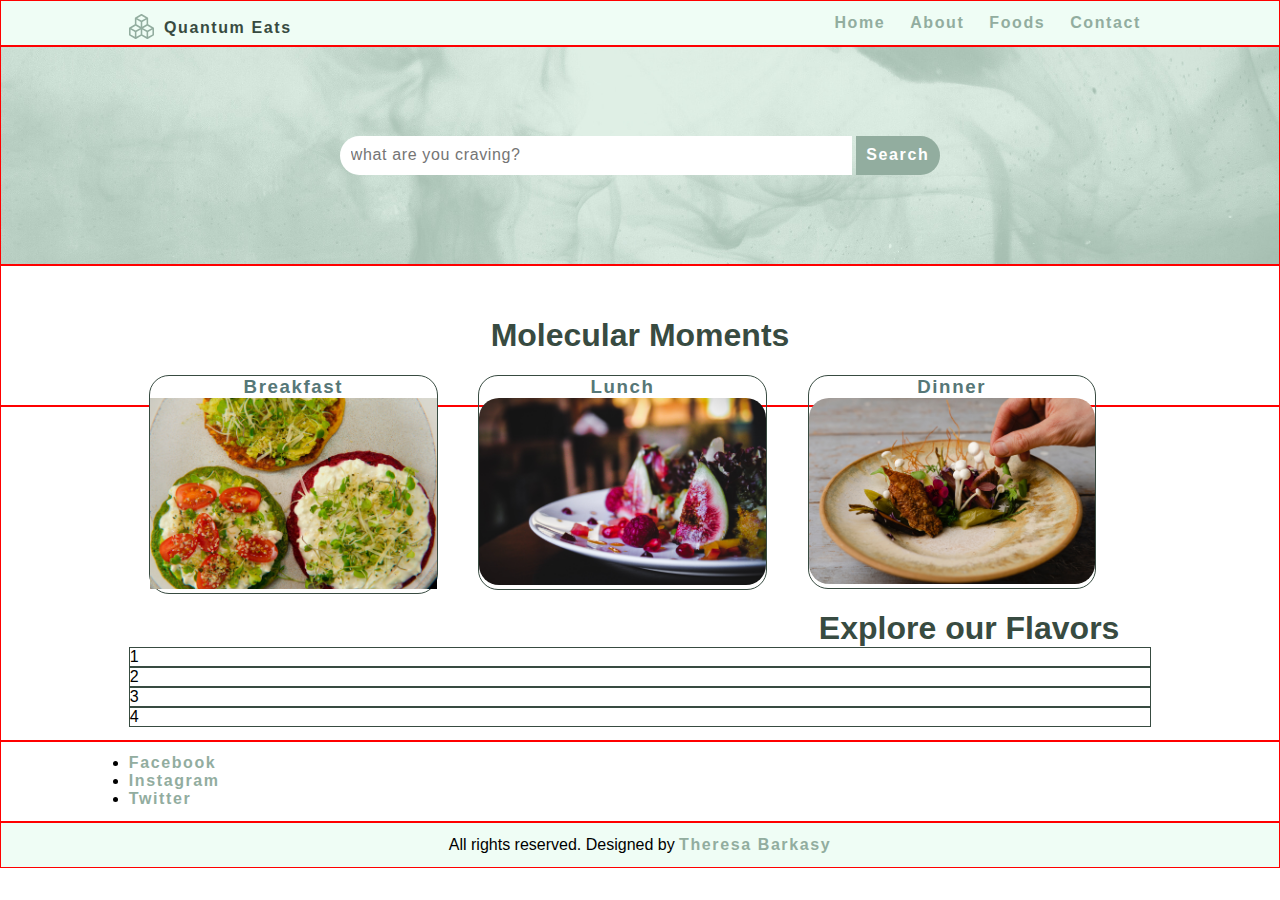
==== index.html @ 54c6bee7 "various" ====
<!DOCTYPE html>
<html lang="en">
<head>
    <meta charset="UTF-8">
    <meta name="viewport" content="width=device-width, initial-scale=1.0">
    <link rel="icon" type="image/png" href="images/boxes.svg" alt="Quantum Eats logo"/>
    <title>Quantum Eats</title>
    <link rel="stylesheet" type="text/css" href="css/styles.css"/>
</head>
<body>
    <!-- Navbar Section Start -->
    <section class="navbar">
        <div class="container">
            <div class="logo">
                <img class="navbar-logo" src="images/boxes.svg" alt="Quantum Eats logo" />
                <a class="navbar-title" href="#">Quantum Eats</a>
            </div>
            <div class="nav-menu text-right">
                <ul>
                    <li>
                        <a href="#">Home</a>
                    </li>
                    <li>
                        <a href="#">About</a>
                    </li>
                    <li>
                        <a href="#">Foods</a>
                    </li>
                    <li>
                        <a href="#">Contact</a>
                    </li>
                </ul>
            </div>
        </div>
    </section>
    <!-- Navbar End -->
    <!--  Search Start -->
    <section class="search text-center">
        <div class="container">
            <form action="">
                <input type="search" name="search" id="search" placeholder="what are you craving?">
                <input type="submit" value="Search" class="search-button button-primary button" />
            </form>
        </div>
    </section>
    <!-- Search End -->
    <!-- Categories  Start -->
    <section class="categories">
        <div class="container">
            <h2 class="section-header text-center">Molecular Moments</h2>
            <div class="row">
                <div class="catcard">
                    <h3 class="card-title">Breakfast</h3>
                    <img src="images/breakfast-card.jpg" alt="breakfast" class="img-responsive" />
                </div>
                <div class="catcard">
                    <h3 class="card-title">Lunch</h3>
                    <img src="images/lunch-card.jpg" alt="lunch" class="img-responsive cat-img" />
                </div>
                <div class="catcard">
                    <h3 class="card-title">Dinner</h3>
                    <img src="images/dinner-card.jpg" alt="dinner" class="img-responsive cat-img" />
                </div>
            </div>
        </div>
    </section>
    <!-- Categories End -->
    <!-- Menu Start -->
    <section class="menu">
        <div class="container">
            <h2 class="section-header text-center">Explore our Flavors</h2>
            <div class="menucard">
                1
            </div>
            <div class="menucard">
                2
            </div>
            <div class="menucard">
                3
            </div>
            <div class="menucard">
                4
            </div>
        </div>
    </section>
    <!-- Menu End -->
    <!-- Socials Start -->
    <section class="social-media">
        <div class="container">
            <ul>
                <li>
                    <a href="#">Facebook</a>
                </li>
                <li>
                    <a href="#">Instagram</a>
                </li>
                <li>
                    <a href="#">Twitter</a>
                </li>
            </ul>
        </div>
    </section>
    <!-- Socials End -->
    <!-- Footer Start -->
    <section class="footer">
        <div class="container">
            <p class="text-center">All rights reserved. Designed by <a href="https://www.linkedin.com/in/theresa-barkasy/">Theresa Barkasy</a></p>
        </div>
    </section>
    <!-- Footer End -->
</body>
</html>
---- css/styles.css ----
/* 
    Author: Theresa Barkasy;
    Theme: Restaurant Web Application;
    Version: 1.0;

*/
/* All CSS */
* {
    margin: 0 0;
    padding: 0 0;
    font-family: Arial, Helvetica, sans-serif;
}
.container {
    width: 80%;
    height: 100%;
    margin: 0 auto;
    padding: 1%;
}
.section-header {
    color: #384B41;
    font-size: 2rem;
}
.text-right {
    text-align: right;
}
.text-center {
    text-align: center;
}
a {
    color: #92AD9F;
    text-decoration: none;
    font-weight: bold;
    letter-spacing: .1rem;
}
a:hover {
    color: #618484;
}
.button {
    padding: 1%;
    border: none;
    font-size: 1rem;
    border-radius: 20px;
}
.button-primary {
    color: white;
    font-weight: bold;
    letter-spacing: .1rem;
    background-color: #92AD9F;
}
.button-primary:hover {
    background-color: #618484;
}
.button-primary:active {
    background-color: #567777;
}
.button:hover {
    cursor: pointer;
}
.img-responsive {
    width: 100%;
}
/* Navbar CSS */
.navbar {
    vertical-align: center;
    background: #EFFDF5;
}
.logo {
    width: 50%;
    display: flex;
    float: left;
    padding-bottom: 1%;
    /* vertical-align: top; */
}
.navbar-title {
    padding: 1%;
    color: #384B41;
    font-weight: bolder;
    letter-spacing: .1rem;
}
.navbar-logo {
    padding-right: 1%;
    padding-bottom: 1%;
    width: 25px;
    height: 25px;
    display: flex;
}
.nav-menu ul {
    list-style-type: none;
}
.nav-menu ul li {
    display: inline;
    padding: 1%;
}
/* Search CSS */
.search {
    background-image: url(../images/search-background.png);
    padding: 6% 0;
    background-size: cover;
    background-repeat: no-repeat;
    background-position: center;
}
.search-button {
    border-radius: 0 20px 20px 0;
}
.search input[type="search"]{
    width: 50%;
    padding: 1%;
    font-size: 1rem;
    border: none;
    border-radius: 20px 0 0 20px;
    letter-spacing: .04rem;
}
/* Categories CSS */
.categories {
    padding: 3% 0;
    overflow: visible;
}
.catcard {
    border: 1px solid #384B41;
    width: 28%;
    float: left;
    margin: 2%;
    border-radius: 20px;
}
.card-title {
    color: #567777;
    font-weight: bolder;
    letter-spacing: .1rem;
    text-align: center;
}
.cat-img {
    border-radius: 20px;
}
/* Menu CSS */
.menucard {
    border: 1px solid #384B41;
}
/* Socials CSS */

/* Footer CSS */
.footer {
    background: #EFFDF5;
}


/* Testing CSS */
section {
    border: 1px solid red;
}
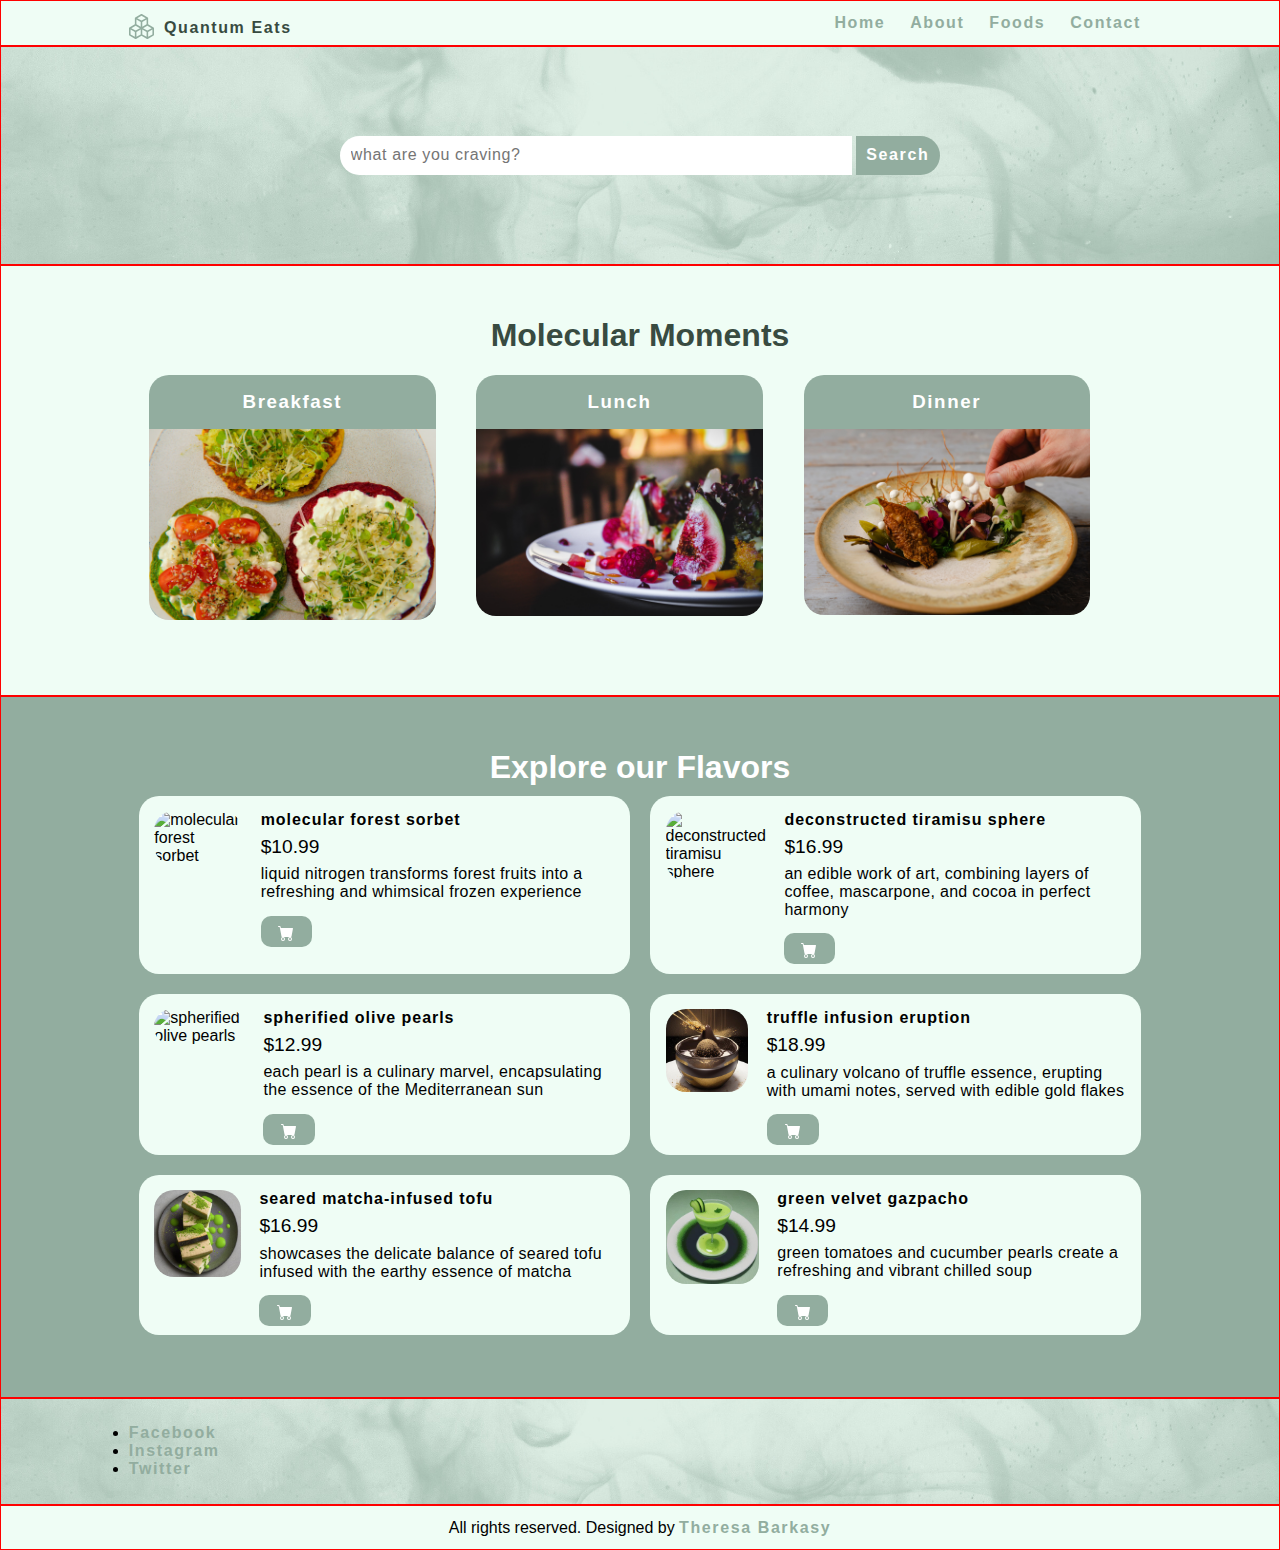
==== commit 79110c91: "menu images, prices, and descriptions complete" ====
--- a/index.html
+++ b/index.html
@@ -51,7 +51,7 @@
             <div class="row">
                 <div class="catcard">
                     <h3 class="card-title">Breakfast</h3>
-                    <img src="images/breakfast-card.jpg" alt="breakfast" class="img-responsive" />
+                    <img src="images/breakfast-card.jpg" alt="breakfast" class="img-responsive cat-img" />
                 </div>
                 <div class="catcard">
                     <h3 class="card-title">Lunch</h3>
@@ -68,18 +68,108 @@
     <!-- Menu Start -->
     <section class="menu">
         <div class="container">
-            <h2 class="section-header text-center">Explore our Flavors</h2>
-            <div class="menucard">
-                1
-            </div>
-            <div class="menucard">
-                2
-            </div>
-            <div class="menucard">
-                3
-            </div>
-            <div class="menucard">
-                4
+            <h2 class="section-header menu-header text-center">Explore our Flavors</h2>
+            <div class="row">
+                <div class="menucard">
+                    <div class="menu-img">
+                        <img src="images/molecular-forest-sorbet.jpg" alt="molecular forest sorbet" class="img-rounded">
+                    </div>
+                    <div class="menucard-right">
+                        <h4 class="menu-item">molecular forest sorbet</h4>
+                        <p class="menu-price">$10.99</p>
+                        <p class="menu-description">liquid nitrogen transforms forest fruits into a refreshing and whimsical frozen experience</p>
+                        <br />
+                        <a href="#" class="button button-primary menu-button">
+                            <svg xmlns="http://www.w3.org/2000/svg" width="16" height="16" fill="currentColor" class="bi bi-cart-fill" viewBox="0 0 16 16">
+                                <path d="M0 1.5A.5.5 0 0 1 .5 1H2a.5.5 0 0 1 .485.379L2.89 3H14.5a.5.5 0 0 1 .491.592l-1.5 8A.5.5 0 0 1 13 12H4a.5.5 0 0 1-.491-.408L2.01 3.607 1.61 2H.5a.5.5 0 0 1-.5-.5M5 12a2 2 0 1 0 0 4 2 2 0 0 0 0-4m7 0a2 2 0 1 0 0 4 2 2 0 0 0 0-4m-7 1a1 1 0 1 1 0 2 1 1 0 0 1 0-2m7 0a1 1 0 1 1 0 2 1 1 0 0 1 0-2"/>
+                              </svg>
+                        </a>
+                    </div>
+                </div>
+                <div class="menucard">
+                    <div class="menu-img">
+                        <img src="images/deconstructed-tiramisu-sphere.jpg" alt="deconstructed tiramisu sphere" class="img-rounded">
+                    </div>
+                    <div class="menucard-right">
+                        <h4 class="menu-item">deconstructed tiramisu sphere</h4>
+                        <p class="menu-price">$16.99</p>
+                        <p class="menu-description">an edible work of art, combining layers of coffee, mascarpone, and cocoa in perfect harmony</p>
+                        <br />
+                        <a href="#" class="button button-primary menu-button">
+                            <svg xmlns="http://www.w3.org/2000/svg" width="16" height="16" fill="currentColor" class="bi bi-cart-fill" viewBox="0 0 16 16">
+                                <path d="M0 1.5A.5.5 0 0 1 .5 1H2a.5.5 0 0 1 .485.379L2.89 3H14.5a.5.5 0 0 1 .491.592l-1.5 8A.5.5 0 0 1 13 12H4a.5.5 0 0 1-.491-.408L2.01 3.607 1.61 2H.5a.5.5 0 0 1-.5-.5M5 12a2 2 0 1 0 0 4 2 2 0 0 0 0-4m7 0a2 2 0 1 0 0 4 2 2 0 0 0 0-4m-7 1a1 1 0 1 1 0 2 1 1 0 0 1 0-2m7 0a1 1 0 1 1 0 2 1 1 0 0 1 0-2"/>
+                              </svg>
+                        </a>
+                    </div>
+                </div>
+            </div>
+            <div class="row">
+                <div class="menucard">
+                    <div class="menu-img">
+                        <img src="images/spherified-olive-pearls.jpg" alt="spherified olive pearls" class="img-rounded">
+                    </div>
+                    <div class="menucard-right">
+                        <h4 class="menu-item">spherified olive pearls</h4>
+                        <p class="menu-price">$12.99</p>
+                        <p class="menu-description">each pearl is a culinary marvel, encapsulating the essence of the Mediterranean sun</p>
+                        <br />
+                        <a href="#" class="button button-primary menu-button">
+                            <svg xmlns="http://www.w3.org/2000/svg" width="16" height="16" fill="currentColor" class="bi bi-cart-fill" viewBox="0 0 16 16">
+                                <path d="M0 1.5A.5.5 0 0 1 .5 1H2a.5.5 0 0 1 .485.379L2.89 3H14.5a.5.5 0 0 1 .491.592l-1.5 8A.5.5 0 0 1 13 12H4a.5.5 0 0 1-.491-.408L2.01 3.607 1.61 2H.5a.5.5 0 0 1-.5-.5M5 12a2 2 0 1 0 0 4 2 2 0 0 0 0-4m7 0a2 2 0 1 0 0 4 2 2 0 0 0 0-4m-7 1a1 1 0 1 1 0 2 1 1 0 0 1 0-2m7 0a1 1 0 1 1 0 2 1 1 0 0 1 0-2"/>
+                              </svg>
+                        </a>
+                    </div>
+                </div>
+                <div class="menucard">
+                    <div class="menu-img">
+                        <img src="images/truffle-infusion-eruption.jpg" alt="truffle infusion eruption" class="img-rounded">
+                    </div>
+                    <div class="menucard-right">
+                        <h4 class="menu-item">truffle infusion eruption</h4>
+                        <p class="menu-price">$18.99</p>
+                        <p class="menu-description">a culinary volcano of truffle essence, erupting with umami notes, served with edible gold flakes</p>
+                        <br />
+                        <a href="#" class="button button-primary menu-button">
+                            <svg xmlns="http://www.w3.org/2000/svg" width="16" height="16" fill="currentColor" class="bi bi-cart-fill" viewBox="0 0 16 16">
+                                <path d="M0 1.5A.5.5 0 0 1 .5 1H2a.5.5 0 0 1 .485.379L2.89 3H14.5a.5.5 0 0 1 .491.592l-1.5 8A.5.5 0 0 1 13 12H4a.5.5 0 0 1-.491-.408L2.01 3.607 1.61 2H.5a.5.5 0 0 1-.5-.5M5 12a2 2 0 1 0 0 4 2 2 0 0 0 0-4m7 0a2 2 0 1 0 0 4 2 2 0 0 0 0-4m-7 1a1 1 0 1 1 0 2 1 1 0 0 1 0-2m7 0a1 1 0 1 1 0 2 1 1 0 0 1 0-2"/>
+                              </svg>
+                        </a>
+                    </div>
+                </div>
+            </div>
+            <div class="row">
+                <div class="menucard">
+                    <div class="menu-img">
+                        <img src="images/seared-matcha-infused-tofu.jpg" alt="seared matcha-infused tofu" class="img-rounded">
+                    </div>
+                    <div class="menucard-right">
+                        <h4 class="menu-item">seared matcha-infused tofu</h4>
+                        <p class="menu-price">$16.99</p>
+                        <p class="menu-description">showcases the delicate balance of seared tofu infused with the earthy essence of matcha</p>
+                        <br />
+                        <a href="#" class="button button-primary menu-button">
+                            <svg xmlns="http://www.w3.org/2000/svg" width="16" height="16" fill="currentColor" class="bi bi-cart-fill" viewBox="0 0 16 16">
+                                <path d="M0 1.5A.5.5 0 0 1 .5 1H2a.5.5 0 0 1 .485.379L2.89 3H14.5a.5.5 0 0 1 .491.592l-1.5 8A.5.5 0 0 1 13 12H4a.5.5 0 0 1-.491-.408L2.01 3.607 1.61 2H.5a.5.5 0 0 1-.5-.5M5 12a2 2 0 1 0 0 4 2 2 0 0 0 0-4m7 0a2 2 0 1 0 0 4 2 2 0 0 0 0-4m-7 1a1 1 0 1 1 0 2 1 1 0 0 1 0-2m7 0a1 1 0 1 1 0 2 1 1 0 0 1 0-2"/>
+                              </svg>
+                        </a>
+                    </div>
+                </div>
+                <div class="menucard">
+                    <div class="menu-img">
+                        <img src="images/green-velvet-gazpacho.jpg" alt="green velvet gazpacho" class="img-rounded">
+                    </div>
+                    <div class="menucard-right">
+                        <h4 class="menu-item">green velvet gazpacho</h4>
+                        <p class="menu-price">$14.99</p>
+                        <p class="menu-description">green tomatoes and cucumber pearls create a refreshing and vibrant chilled soup</p>
+                        <br />
+                        <a href="#" class="button button-primary menu-button">
+                            <svg xmlns="http://www.w3.org/2000/svg" width="16" height="16" fill="currentColor" class="bi bi-cart-fill" viewBox="0 0 16 16">
+                                <path d="M0 1.5A.5.5 0 0 1 .5 1H2a.5.5 0 0 1 .485.379L2.89 3H14.5a.5.5 0 0 1 .491.592l-1.5 8A.5.5 0 0 1 13 12H4a.5.5 0 0 1-.491-.408L2.01 3.607 1.61 2H.5a.5.5 0 0 1-.5-.5M5 12a2 2 0 1 0 0 4 2 2 0 0 0 0-4m7 0a2 2 0 1 0 0 4 2 2 0 0 0 0-4m-7 1a1 1 0 1 1 0 2 1 1 0 0 1 0-2m7 0a1 1 0 1 1 0 2 1 1 0 0 1 0-2"/>
+                              </svg>
+                        </a>
+                    </div>
+                </div>
             </div>
         </div>
     </section>
--- a/css/styles.css
+++ b/css/styles.css
@@ -59,6 +59,9 @@
 .img-responsive {
     width: 100%;
 }
+.img-rounded {
+    border-radius: 20px;
+}
 /* Navbar CSS */
 .navbar {
     vertical-align: center;
@@ -90,6 +93,9 @@
 .nav-menu ul li {
     display: inline;
     padding: 1%;
+}
+.row {
+    display: flex;
 }
 /* Search CSS */
 .search {
@@ -113,30 +119,93 @@
 /* Categories CSS */
 .categories {
     padding: 3% 0;
-    overflow: visible;
+    background-color: #EFFDF5;
 }
 .catcard {
-    border: 1px solid #384B41;
+    /* border: 1px solid #384B41; */
     width: 28%;
-    float: left;
     margin: 2%;
+    max-height: 353px;
+}
+.catcard:hover{
+    cursor: pointer;
+}
+.card-title {
+    background-color: #92AD9F;
+    color: white;
+    padding: 1rem;
+    border-radius: 20px 20px 0 0;
+    font-weight: bolder;
+    letter-spacing: .1rem;
+    text-align: center;
+}
+.cat-img {
+    border-radius: 0 0 20px 20px;
+}
+img { 
+    width: 100%;
+    height: auto;
+    /* height: 250px; */
+    object-fit: cover;
+}
+/* Menu CSS */
+.menu {
+    background-color: #92AD9F;
+    padding: 3% 0;
+}
+.menu-header {
+    color: white;
+}
+.menucard {
+    /* border: 1px solid #384B41; */
+    width: 45%;
+    margin: 1%;
+    padding: 1.5%;
+    background: #EFFDF5;
     border-radius: 20px;
-}
-.card-title {
-    color: #567777;
+    display: flex;
+}
+.menu-button {
+    padding: 2% 5%;
+    border-radius: 10px;
+}
+.menu-button svg {
+    vertical-align: bottom;
+} 
+.menu-button:hover {
+    color: white;
+}
+.menu-img {
+    width: 35%; 
+}
+
+.menu-img img {
+    object-fit: cover;
+}
+.menucard-right {
+    /* width: 60%; */
+    padding-left: 4%;
+}
+.menu-item {
+    letter-spacing: .06rem;
     font-weight: bolder;
-    letter-spacing: .1rem;
-    text-align: center;
-}
-.cat-img {
-    border-radius: 20px;
-}
-/* Menu CSS */
-.menucard {
-    border: 1px solid #384B41;
+}
+.menu-price {
+    font-size: 1.2rem;
+    margin: 2% 0;
+}
+.menu-description {
+    letter-spacing: .02rem;
+    padding-bottom: 1%;
 }
 /* Socials CSS */
-
+.social-media {
+    background-image: url(../images/search-background.png);
+    padding: 1% 0;
+    background-size: cover;
+    background-repeat: no-repeat;
+    background-position: center;
+}
 /* Footer CSS */
 .footer {
     background: #EFFDF5;
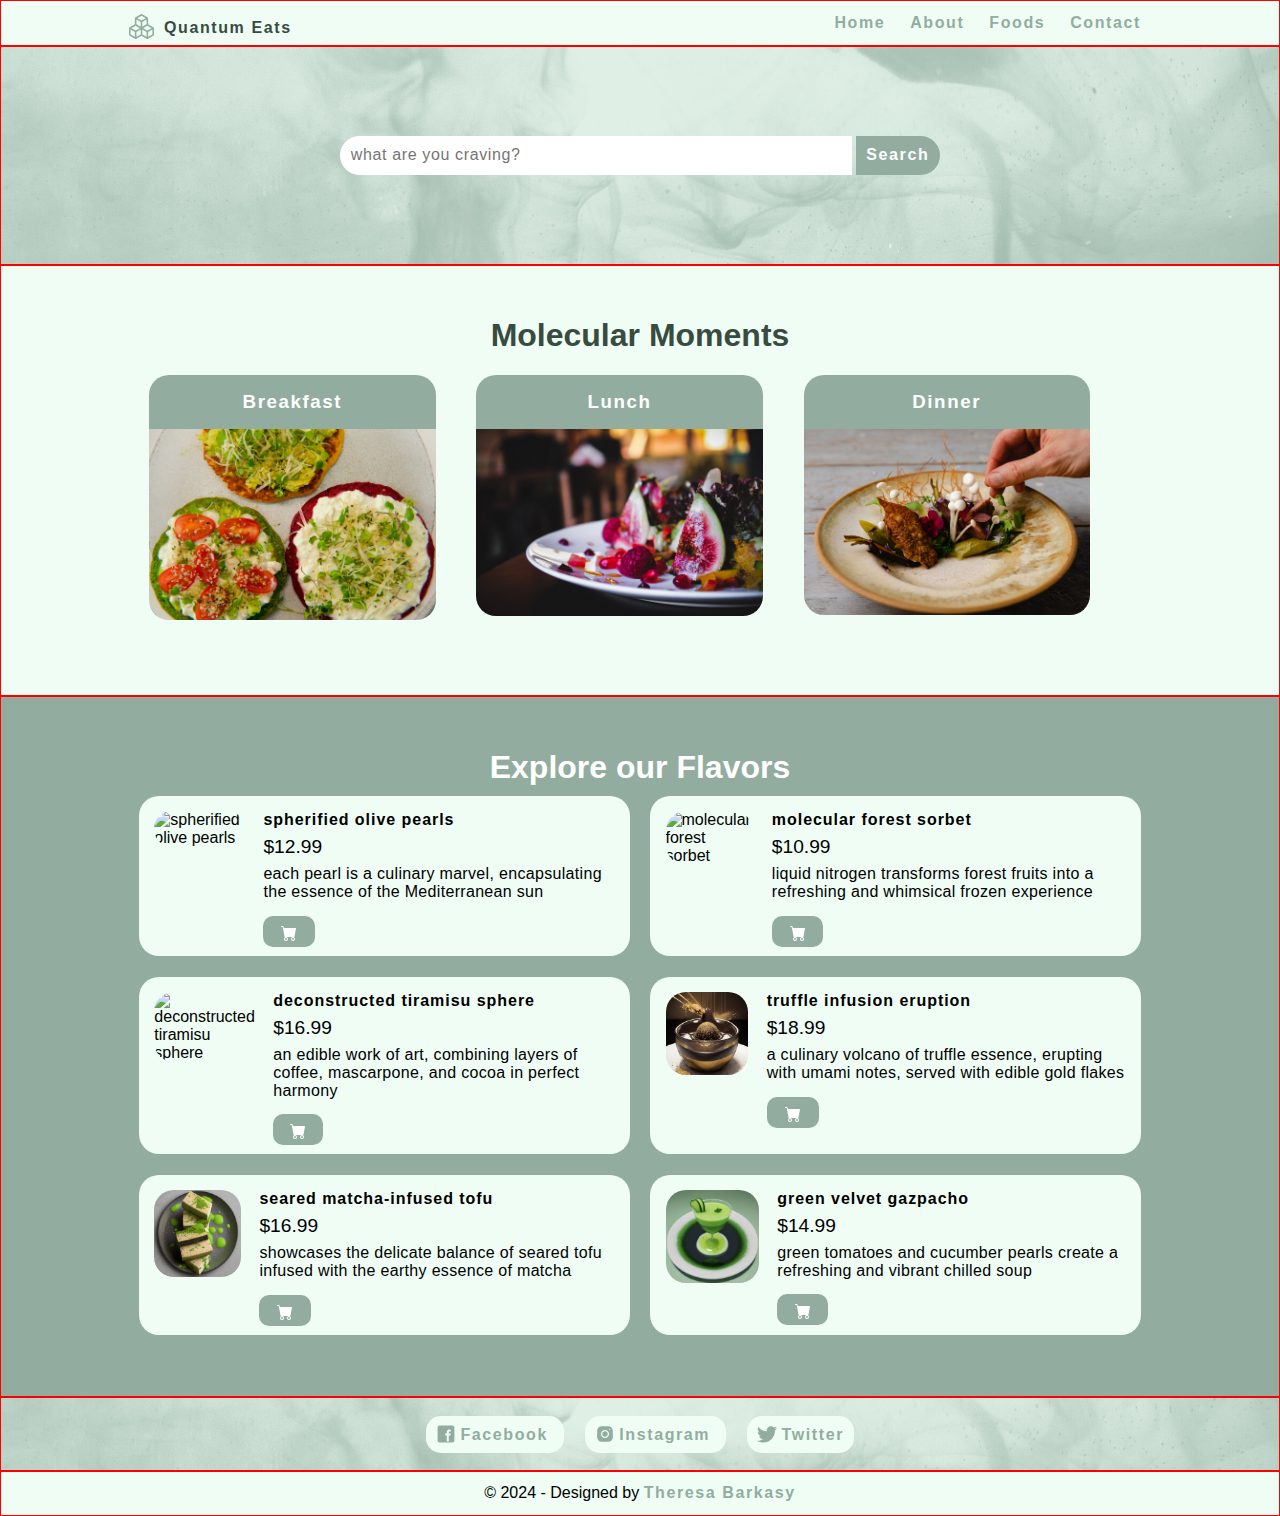
==== commit ccd7d7a4: "social icons done" ====
--- a/index.html
+++ b/index.html
@@ -72,6 +72,22 @@
             <div class="row">
                 <div class="menucard">
                     <div class="menu-img">
+                        <img src="images/spherified-olive-pearls.jpg" alt="spherified olive pearls" class="img-rounded">
+                    </div>
+                    <div class="menucard-right">
+                        <h4 class="menu-item">spherified olive pearls</h4>
+                        <p class="menu-price">$12.99</p>
+                        <p class="menu-description">each pearl is a culinary marvel, encapsulating the essence of the Mediterranean sun</p>
+                        <br />
+                        <a href="#" class="button button-primary menu-button">
+                            <svg xmlns="http://www.w3.org/2000/svg" width="16" height="16" fill="currentColor" class="bi bi-cart-fill" viewBox="0 0 16 16">
+                                <path d="M0 1.5A.5.5 0 0 1 .5 1H2a.5.5 0 0 1 .485.379L2.89 3H14.5a.5.5 0 0 1 .491.592l-1.5 8A.5.5 0 0 1 13 12H4a.5.5 0 0 1-.491-.408L2.01 3.607 1.61 2H.5a.5.5 0 0 1-.5-.5M5 12a2 2 0 1 0 0 4 2 2 0 0 0 0-4m7 0a2 2 0 1 0 0 4 2 2 0 0 0 0-4m-7 1a1 1 0 1 1 0 2 1 1 0 0 1 0-2m7 0a1 1 0 1 1 0 2 1 1 0 0 1 0-2"/>
+                              </svg>
+                        </a>
+                    </div>
+                </div>
+                <div class="menucard">
+                    <div class="menu-img">
                         <img src="images/molecular-forest-sorbet.jpg" alt="molecular forest sorbet" class="img-rounded">
                     </div>
                     <div class="menucard-right">
@@ -86,6 +102,8 @@
                         </a>
                     </div>
                 </div>
+            </div>
+            <div class="row">
                 <div class="menucard">
                     <div class="menu-img">
                         <img src="images/deconstructed-tiramisu-sphere.jpg" alt="deconstructed tiramisu sphere" class="img-rounded">
@@ -102,24 +120,6 @@
                         </a>
                     </div>
                 </div>
-            </div>
-            <div class="row">
-                <div class="menucard">
-                    <div class="menu-img">
-                        <img src="images/spherified-olive-pearls.jpg" alt="spherified olive pearls" class="img-rounded">
-                    </div>
-                    <div class="menucard-right">
-                        <h4 class="menu-item">spherified olive pearls</h4>
-                        <p class="menu-price">$12.99</p>
-                        <p class="menu-description">each pearl is a culinary marvel, encapsulating the essence of the Mediterranean sun</p>
-                        <br />
-                        <a href="#" class="button button-primary menu-button">
-                            <svg xmlns="http://www.w3.org/2000/svg" width="16" height="16" fill="currentColor" class="bi bi-cart-fill" viewBox="0 0 16 16">
-                                <path d="M0 1.5A.5.5 0 0 1 .5 1H2a.5.5 0 0 1 .485.379L2.89 3H14.5a.5.5 0 0 1 .491.592l-1.5 8A.5.5 0 0 1 13 12H4a.5.5 0 0 1-.491-.408L2.01 3.607 1.61 2H.5a.5.5 0 0 1-.5-.5M5 12a2 2 0 1 0 0 4 2 2 0 0 0 0-4m7 0a2 2 0 1 0 0 4 2 2 0 0 0 0-4m-7 1a1 1 0 1 1 0 2 1 1 0 0 1 0-2m7 0a1 1 0 1 1 0 2 1 1 0 0 1 0-2"/>
-                              </svg>
-                        </a>
-                    </div>
-                </div>
                 <div class="menucard">
                     <div class="menu-img">
                         <img src="images/truffle-infusion-eruption.jpg" alt="truffle infusion eruption" class="img-rounded">
@@ -176,16 +176,31 @@
     <!-- Menu End -->
     <!-- Socials Start -->
     <section class="social-media">
-        <div class="container">
+        <div class="container text-center">
             <ul>
                 <li>
-                    <a href="#">Facebook</a>
+                    <svg xmlns="http://www.w3.org/2000/svg" x="0px" y="0px" width="20" height="20" viewBox="0,0,256,256">
+                        <g fill="#92ad9f" fill-rule="nonzero" stroke="none" stroke-width="1" stroke-linecap="butt" stroke-linejoin="miter" stroke-miterlimit="10" stroke-dasharray="" stroke-dashoffset="0" font-family="none" font-weight="none" font-size="none" text-anchor="none" style="mix-blend-mode: normal"><g transform="scale(5.12,5.12)"><path d="M41,4h-32c-2.76,0 -5,2.24 -5,5v32c0,2.76 2.24,5 5,5h32c2.76,0 5,-2.24 5,-5v-32c0,-2.76 -2.24,-5 -5,-5zM37,19h-2c-2.14,0 -3,0.5 -3,2v3h5l-1,5h-4v15h-5v-15h-4v-5h4v-3c0,-4 2,-7 6,-7c2.9,0 4,1 4,1z"></path></g></g>
+                    </svg>                   
+                    <a href="#">
+                        Facebook
+                    </a>
                 </li>
                 <li>
-                    <a href="#">Instagram</a>
+                    <svg xmlns="http://www.w3.org/2000/svg" x="0px" y="0px" width="20" height="20" viewBox="0,0,256,256">
+                        <g fill="#92ad9f" fill-rule="nonzero" stroke="none" stroke-width="1" stroke-linecap="butt" stroke-linejoin="miter" stroke-miterlimit="10" stroke-dasharray="" stroke-dashoffset="0" font-family="none" font-weight="none" font-size="none" text-anchor="none" style="mix-blend-mode: normal"><g transform="scale(4,4)"><path d="M21.58008,7c-8.039,0 -14.58008,6.54494 -14.58008,14.58594v20.83203c0,8.04 6.54494,14.58203 14.58594,14.58203h20.83203c8.04,0 14.58203,-6.54494 14.58203,-14.58594v-20.83398c0,-8.039 -6.54494,-14.58008 -14.58594,-14.58008zM47,15c1.104,0 2,0.896 2,2c0,1.104 -0.896,2 -2,2c-1.104,0 -2,-0.896 -2,-2c0,-1.104 0.896,-2 2,-2zM32,19c7.17,0 13,5.83 13,13c0,7.17 -5.831,13 -13,13c-7.17,0 -13,-5.831 -13,-13c0,-7.169 5.83,-13 13,-13zM32,23c-4.971,0 -9,4.029 -9,9c0,4.971 4.029,9 9,9c4.971,0 9,-4.029 9,-9c0,-4.971 -4.029,-9 -9,-9z"></path></g></g>
+                        </svg>
+                    <a href="#">
+                        Instagram
+                    </a>
                 </li>
                 <li>
-                    <a href="#">Twitter</a>
+                    <svg xmlns="http://www.w3.org/2000/svg" x="0px" y="0px" width="20" height="20" viewBox="0,0,256,256">
+                        <g fill="#92ad9f" fill-rule="nonzero" stroke="none" stroke-width="1" stroke-linecap="butt" stroke-linejoin="miter" stroke-miterlimit="10" stroke-dasharray="" stroke-dashoffset="0" font-family="none" font-weight="none" font-size="none" text-anchor="none" style="mix-blend-mode: normal"><g transform="scale(5.12,5.12)"><path d="M50.0625,10.4375c-1.84766,0.82031 -3.82812,1.37109 -5.91016,1.62109c2.125,-1.27344 3.75781,-3.28906 4.52344,-5.6875c-1.98437,1.17578 -4.19141,2.03125 -6.53125,2.49219c-1.875,-2 -4.54687,-3.24609 -7.50391,-3.24609c-5.67969,0 -10.28516,4.60156 -10.28516,10.28125c0,0.80469 0.09375,1.58984 0.26953,2.34375c-8.54687,-0.42969 -16.12109,-4.52344 -21.19531,-10.74609c-0.88672,1.52344 -1.39062,3.28906 -1.39062,5.17187c0,3.56641 1.8125,6.71484 4.57422,8.5625c-1.6875,-0.05469 -3.27344,-0.51953 -4.66016,-1.28906c0,0.04297 0,0.08594 0,0.12891c0,4.98438 3.54688,9.13672 8.24609,10.08594c-0.85937,0.23438 -1.76953,0.35938 -2.70703,0.35938c-0.66406,0 -1.30859,-0.0625 -1.9375,-0.1875c1.3125,4.08203 5.10938,7.0625 9.60547,7.14453c-3.51562,2.75781 -7.94922,4.39844 -12.76953,4.39844c-0.83203,0 -1.64844,-0.04687 -2.44922,-0.14453c4.54687,2.92188 9.95312,4.62109 15.76172,4.62109c18.91406,0 29.25781,-15.66797 29.25781,-29.25391c0,-0.44531 -0.01172,-0.89453 -0.02734,-1.33203c2.00781,-1.44922 3.75,-3.26172 5.12891,-5.32422z"></path></g></g>
+                        </svg>
+                    <a href="#">
+                        Twitter
+                    </a>
                 </li>
             </ul>
         </div>
@@ -194,7 +209,7 @@
     <!-- Footer Start -->
     <section class="footer">
         <div class="container">
-            <p class="text-center">All rights reserved. Designed by <a href="https://www.linkedin.com/in/theresa-barkasy/">Theresa Barkasy</a></p>
+            <p class="text-center"> © 2024 - Designed by <a href="https://www.linkedin.com/in/theresa-barkasy/">Theresa Barkasy</a></p>
         </div>
     </section>
     <!-- Footer End -->
--- a/css/styles.css
+++ b/css/styles.css
@@ -206,6 +206,19 @@
     background-repeat: no-repeat;
     background-position: center;
 }
+.social-media ul {
+    list-style-type: none;
+}
+.social-media ul li {
+    display: inline;
+    padding: 1%;
+    margin: 0 1%;
+    background: #EFFDF5;
+    border-radius: 15px;
+}
+.social-media ul li svg {
+    vertical-align: bottom;
+}
 /* Footer CSS */
 .footer {
     background: #EFFDF5;
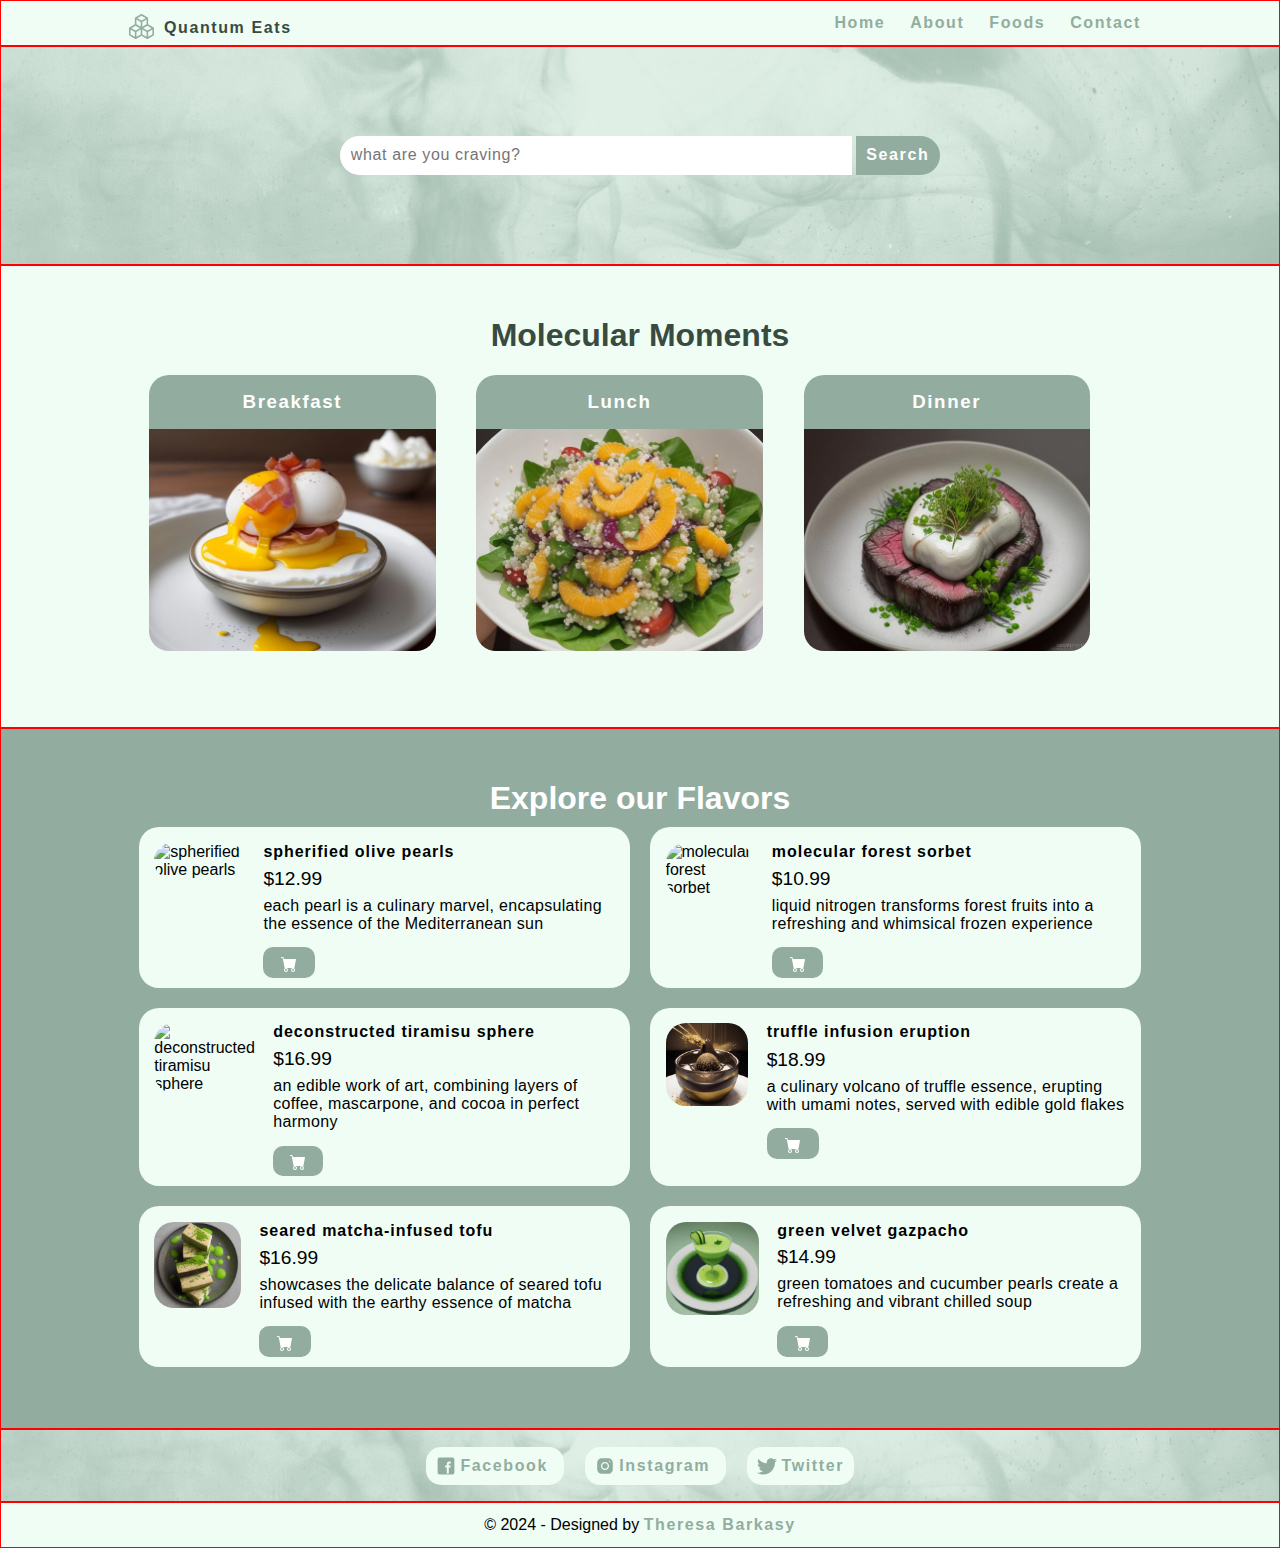
==== commit 0591e176: "category images upodated, md to reflect" ====
--- a/index.html
+++ b/index.html
@@ -51,15 +51,15 @@
             <div class="row">
                 <div class="catcard">
                     <h3 class="card-title">Breakfast</h3>
-                    <img src="images/breakfast-card.jpg" alt="breakfast" class="img-responsive cat-img" />
+                    <img src="images/molecular-benedict-spheres.jpg" alt="breakfast" class="img-responsive cat-img" />
                 </div>
                 <div class="catcard">
                     <h3 class="card-title">Lunch</h3>
-                    <img src="images/lunch-card.jpg" alt="lunch" class="img-responsive cat-img" />
+                    <img src="images/quinoa-fusion-salad-cloud.jpg" alt="lunch" class="img-responsive cat-img" />
                 </div>
                 <div class="catcard">
                     <h3 class="card-title">Dinner</h3>
-                    <img src="images/dinner-card.jpg" alt="dinner" class="img-responsive cat-img" />
+                    <img src="images/galactic-gourmet-steak.jpg" alt="dinner" class="img-responsive cat-img" />
                 </div>
             </div>
         </div>
--- a/css/styles.css
+++ b/css/styles.css
@@ -141,6 +141,7 @@
 }
 .cat-img {
     border-radius: 0 0 20px 20px;
+    max-height: 280px;
 }
 img { 
     width: 100%;
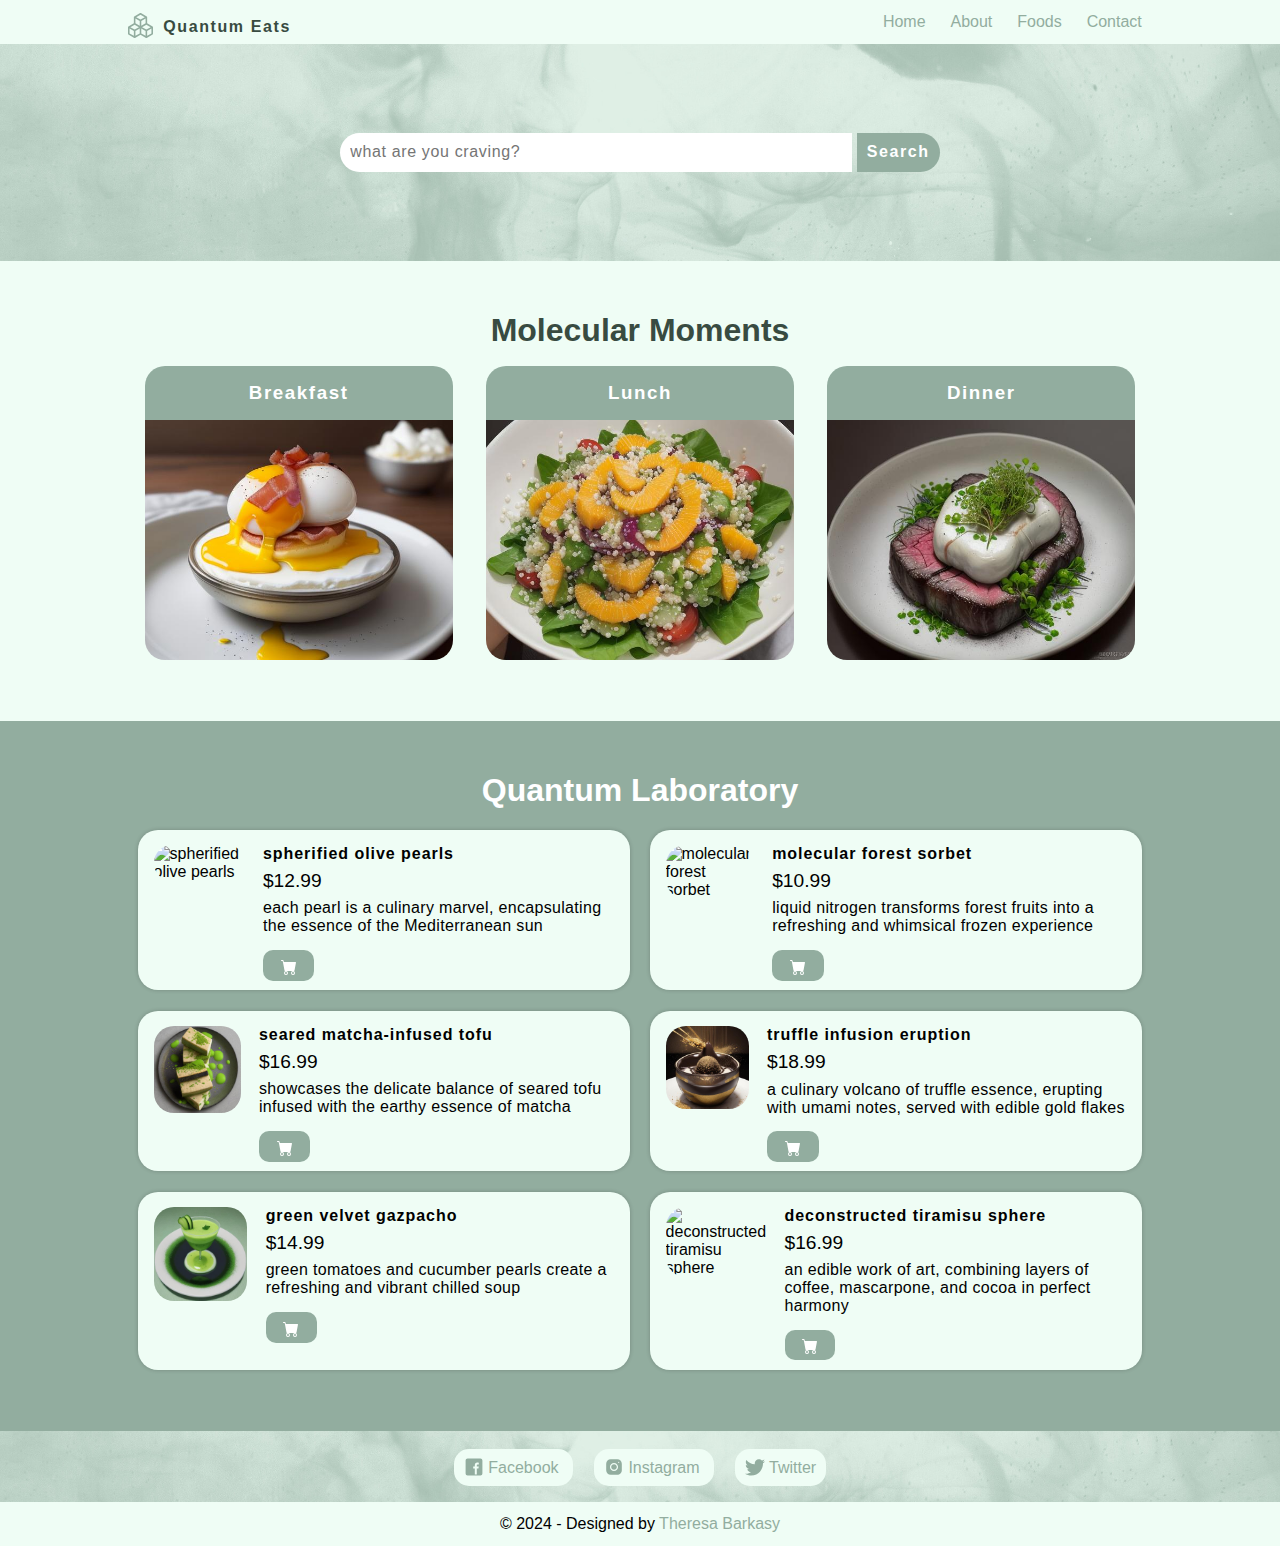
==== commit 4566b404: "shadow css to menu" ====
--- a/index.html
+++ b/index.html
@@ -18,16 +18,16 @@
             <div class="nav-menu text-right">
                 <ul>
                     <li>
-                        <a href="#">Home</a>
-                    </li>
-                    <li>
-                        <a href="#">About</a>
-                    </li>
-                    <li>
-                        <a href="#">Foods</a>
-                    </li>
-                    <li>
-                        <a href="#">Contact</a>
+                        <a href="#" class="linktext">Home</a>
+                    </li>
+                    <li>
+                        <a href="#" class="linktext">About</a>
+                    </li>
+                    <li>
+                        <a href="#" class="linktext">Foods</a>
+                    </li>
+                    <li>
+                        <a href="#" class="linktext">Contact</a>
                     </li>
                 </ul>
             </div>
@@ -49,18 +49,24 @@
         <div class="container">
             <h2 class="section-header text-center">Molecular Moments</h2>
             <div class="row">
-                <div class="catcard">
-                    <h3 class="card-title">Breakfast</h3>
-                    <img src="images/molecular-benedict-spheres.jpg" alt="breakfast" class="img-responsive cat-img" />
-                </div>
-                <div class="catcard">
-                    <h3 class="card-title">Lunch</h3>
-                    <img src="images/quinoa-fusion-salad-cloud.jpg" alt="lunch" class="img-responsive cat-img" />
-                </div>
-                <div class="catcard">
-                    <h3 class="card-title">Dinner</h3>
-                    <img src="images/galactic-gourmet-steak.jpg" alt="dinner" class="img-responsive cat-img" />
-                </div>
+                <a href="#" class="linkrow">
+                    <div class="catcard">
+                        <h3 class="card-title">Breakfast</h3>
+                        <img src="images/molecular-benedict-spheres.jpg" alt="breakfast" class="img-responsive cat-img" />
+                    </div>
+                </a>
+                <a href="#" class="linkrow" >
+                    <div class="catcard">
+                        <h3 class="card-title">Lunch</h3>
+                        <img src="images/quinoa-fusion-salad-cloud.jpg" alt="lunch" class="img-responsive cat-img" />
+                    </div>
+                </a>
+                <a href="#" class="linkrow" >
+                    <div class="catcard">
+                        <h3 class="card-title">Dinner</h3>
+                        <img src="images/galactic-gourmet-steak.jpg" alt="dinner" class="img-responsive cat-img" />
+                    </div>
+                </a>
             </div>
         </div>
     </section>
@@ -68,9 +74,9 @@
     <!-- Menu Start -->
     <section class="menu">
         <div class="container">
-            <h2 class="section-header menu-header text-center">Explore our Flavors</h2>
-            <div class="row">
-                <div class="menucard">
+            <h2 class="section-header menu-header text-center">Quantum Laboratory</h2>
+            <div class="row">
+                <div class="menucard shadow">
                     <div class="menu-img">
                         <img src="images/spherified-olive-pearls.jpg" alt="spherified olive pearls" class="img-rounded">
                     </div>
@@ -79,14 +85,14 @@
                         <p class="menu-price">$12.99</p>
                         <p class="menu-description">each pearl is a culinary marvel, encapsulating the essence of the Mediterranean sun</p>
                         <br />
-                        <a href="#" class="button button-primary menu-button">
+                        <a href="#" class="button button-primary menu-button linktext">
                             <svg xmlns="http://www.w3.org/2000/svg" width="16" height="16" fill="currentColor" class="bi bi-cart-fill" viewBox="0 0 16 16">
                                 <path d="M0 1.5A.5.5 0 0 1 .5 1H2a.5.5 0 0 1 .485.379L2.89 3H14.5a.5.5 0 0 1 .491.592l-1.5 8A.5.5 0 0 1 13 12H4a.5.5 0 0 1-.491-.408L2.01 3.607 1.61 2H.5a.5.5 0 0 1-.5-.5M5 12a2 2 0 1 0 0 4 2 2 0 0 0 0-4m7 0a2 2 0 1 0 0 4 2 2 0 0 0 0-4m-7 1a1 1 0 1 1 0 2 1 1 0 0 1 0-2m7 0a1 1 0 1 1 0 2 1 1 0 0 1 0-2"/>
                               </svg>
                         </a>
                     </div>
                 </div>
-                <div class="menucard">
+                <div class="menucard shadow">
                     <div class="menu-img">
                         <img src="images/molecular-forest-sorbet.jpg" alt="molecular forest sorbet" class="img-rounded">
                     </div>
@@ -95,7 +101,7 @@
                         <p class="menu-price">$10.99</p>
                         <p class="menu-description">liquid nitrogen transforms forest fruits into a refreshing and whimsical frozen experience</p>
                         <br />
-                        <a href="#" class="button button-primary menu-button">
+                        <a href="#" class="button button-primary menu-button linktext">
                             <svg xmlns="http://www.w3.org/2000/svg" width="16" height="16" fill="currentColor" class="bi bi-cart-fill" viewBox="0 0 16 16">
                                 <path d="M0 1.5A.5.5 0 0 1 .5 1H2a.5.5 0 0 1 .485.379L2.89 3H14.5a.5.5 0 0 1 .491.592l-1.5 8A.5.5 0 0 1 13 12H4a.5.5 0 0 1-.491-.408L2.01 3.607 1.61 2H.5a.5.5 0 0 1-.5-.5M5 12a2 2 0 1 0 0 4 2 2 0 0 0 0-4m7 0a2 2 0 1 0 0 4 2 2 0 0 0 0-4m-7 1a1 1 0 1 1 0 2 1 1 0 0 1 0-2m7 0a1 1 0 1 1 0 2 1 1 0 0 1 0-2"/>
                               </svg>
@@ -104,7 +110,57 @@
                 </div>
             </div>
             <div class="row">
-                <div class="menucard">
+                <div class="menucard shadow">
+                    <div class="menu-img">
+                        <img src="images/seared-matcha-infused-tofu.jpg" alt="seared matcha-infused tofu" class="img-rounded">
+                    </div>
+                    <div class="menucard-right">
+                        <h4 class="menu-item">seared matcha-infused tofu</h4>
+                        <p class="menu-price">$16.99</p>
+                        <p class="menu-description">showcases the delicate balance of seared tofu infused with the earthy essence of matcha</p>
+                        <br />
+                        <a href="#" class="button button-primary menu-button linktext">
+                            <svg xmlns="http://www.w3.org/2000/svg" width="16" height="16" fill="currentColor" class="bi bi-cart-fill" viewBox="0 0 16 16">
+                                <path d="M0 1.5A.5.5 0 0 1 .5 1H2a.5.5 0 0 1 .485.379L2.89 3H14.5a.5.5 0 0 1 .491.592l-1.5 8A.5.5 0 0 1 13 12H4a.5.5 0 0 1-.491-.408L2.01 3.607 1.61 2H.5a.5.5 0 0 1-.5-.5M5 12a2 2 0 1 0 0 4 2 2 0 0 0 0-4m7 0a2 2 0 1 0 0 4 2 2 0 0 0 0-4m-7 1a1 1 0 1 1 0 2 1 1 0 0 1 0-2m7 0a1 1 0 1 1 0 2 1 1 0 0 1 0-2"/>
+                            </svg>
+                        </a>
+                    </div>
+                </div>
+                <div class="menucard shadow">
+                    <div class="menu-img">
+                        <img src="images/truffle-infusion-eruption.jpg" alt="truffle infusion eruption" class="img-rounded">
+                    </div>
+                    <div class="menucard-right">
+                        <h4 class="menu-item">truffle infusion eruption</h4>
+                        <p class="menu-price">$18.99</p>
+                        <p class="menu-description">a culinary volcano of truffle essence, erupting with umami notes, served with edible gold flakes</p>
+                        <br />
+                        <a href="#" class="button button-primary menu-button linktext">
+                            <svg xmlns="http://www.w3.org/2000/svg" width="16" height="16" fill="currentColor" class="bi bi-cart-fill" viewBox="0 0 16 16">
+                                <path d="M0 1.5A.5.5 0 0 1 .5 1H2a.5.5 0 0 1 .485.379L2.89 3H14.5a.5.5 0 0 1 .491.592l-1.5 8A.5.5 0 0 1 13 12H4a.5.5 0 0 1-.491-.408L2.01 3.607 1.61 2H.5a.5.5 0 0 1-.5-.5M5 12a2 2 0 1 0 0 4 2 2 0 0 0 0-4m7 0a2 2 0 1 0 0 4 2 2 0 0 0 0-4m-7 1a1 1 0 1 1 0 2 1 1 0 0 1 0-2m7 0a1 1 0 1 1 0 2 1 1 0 0 1 0-2"/>
+                            </svg>
+                        </a>
+                    </div>
+                </div>
+            </div>
+            <div class="row">
+                <div class="menucard shadow">
+                    <div class="menu-img">
+                        <img src="images/green-velvet-gazpacho.jpg" alt="green velvet gazpacho" class="img-rounded">
+                    </div>
+                    <div class="menucard-right">
+                        <h4 class="menu-item">green velvet gazpacho</h4>
+                        <p class="menu-price">$14.99</p>
+                        <p class="menu-description">green tomatoes and cucumber pearls create a refreshing and vibrant chilled soup</p>
+                        <br />
+                        <a href="#" class="button button-primary menu-button linktext">
+                            <svg xmlns="http://www.w3.org/2000/svg" width="16" height="16" fill="currentColor" class="bi bi-cart-fill" viewBox="0 0 16 16">
+                                <path d="M0 1.5A.5.5 0 0 1 .5 1H2a.5.5 0 0 1 .485.379L2.89 3H14.5a.5.5 0 0 1 .491.592l-1.5 8A.5.5 0 0 1 13 12H4a.5.5 0 0 1-.491-.408L2.01 3.607 1.61 2H.5a.5.5 0 0 1-.5-.5M5 12a2 2 0 1 0 0 4 2 2 0 0 0 0-4m7 0a2 2 0 1 0 0 4 2 2 0 0 0 0-4m-7 1a1 1 0 1 1 0 2 1 1 0 0 1 0-2m7 0a1 1 0 1 1 0 2 1 1 0 0 1 0-2"/>
+                            </svg>
+                        </a>
+                    </div>
+                </div>
+                <div class="menucard shadow">
                     <div class="menu-img">
                         <img src="images/deconstructed-tiramisu-sphere.jpg" alt="deconstructed tiramisu sphere" class="img-rounded">
                     </div>
@@ -113,57 +169,7 @@
                         <p class="menu-price">$16.99</p>
                         <p class="menu-description">an edible work of art, combining layers of coffee, mascarpone, and cocoa in perfect harmony</p>
                         <br />
-                        <a href="#" class="button button-primary menu-button">
-                            <svg xmlns="http://www.w3.org/2000/svg" width="16" height="16" fill="currentColor" class="bi bi-cart-fill" viewBox="0 0 16 16">
-                                <path d="M0 1.5A.5.5 0 0 1 .5 1H2a.5.5 0 0 1 .485.379L2.89 3H14.5a.5.5 0 0 1 .491.592l-1.5 8A.5.5 0 0 1 13 12H4a.5.5 0 0 1-.491-.408L2.01 3.607 1.61 2H.5a.5.5 0 0 1-.5-.5M5 12a2 2 0 1 0 0 4 2 2 0 0 0 0-4m7 0a2 2 0 1 0 0 4 2 2 0 0 0 0-4m-7 1a1 1 0 1 1 0 2 1 1 0 0 1 0-2m7 0a1 1 0 1 1 0 2 1 1 0 0 1 0-2"/>
-                              </svg>
-                        </a>
-                    </div>
-                </div>
-                <div class="menucard">
-                    <div class="menu-img">
-                        <img src="images/truffle-infusion-eruption.jpg" alt="truffle infusion eruption" class="img-rounded">
-                    </div>
-                    <div class="menucard-right">
-                        <h4 class="menu-item">truffle infusion eruption</h4>
-                        <p class="menu-price">$18.99</p>
-                        <p class="menu-description">a culinary volcano of truffle essence, erupting with umami notes, served with edible gold flakes</p>
-                        <br />
-                        <a href="#" class="button button-primary menu-button">
-                            <svg xmlns="http://www.w3.org/2000/svg" width="16" height="16" fill="currentColor" class="bi bi-cart-fill" viewBox="0 0 16 16">
-                                <path d="M0 1.5A.5.5 0 0 1 .5 1H2a.5.5 0 0 1 .485.379L2.89 3H14.5a.5.5 0 0 1 .491.592l-1.5 8A.5.5 0 0 1 13 12H4a.5.5 0 0 1-.491-.408L2.01 3.607 1.61 2H.5a.5.5 0 0 1-.5-.5M5 12a2 2 0 1 0 0 4 2 2 0 0 0 0-4m7 0a2 2 0 1 0 0 4 2 2 0 0 0 0-4m-7 1a1 1 0 1 1 0 2 1 1 0 0 1 0-2m7 0a1 1 0 1 1 0 2 1 1 0 0 1 0-2"/>
-                              </svg>
-                        </a>
-                    </div>
-                </div>
-            </div>
-            <div class="row">
-                <div class="menucard">
-                    <div class="menu-img">
-                        <img src="images/seared-matcha-infused-tofu.jpg" alt="seared matcha-infused tofu" class="img-rounded">
-                    </div>
-                    <div class="menucard-right">
-                        <h4 class="menu-item">seared matcha-infused tofu</h4>
-                        <p class="menu-price">$16.99</p>
-                        <p class="menu-description">showcases the delicate balance of seared tofu infused with the earthy essence of matcha</p>
-                        <br />
-                        <a href="#" class="button button-primary menu-button">
-                            <svg xmlns="http://www.w3.org/2000/svg" width="16" height="16" fill="currentColor" class="bi bi-cart-fill" viewBox="0 0 16 16">
-                                <path d="M0 1.5A.5.5 0 0 1 .5 1H2a.5.5 0 0 1 .485.379L2.89 3H14.5a.5.5 0 0 1 .491.592l-1.5 8A.5.5 0 0 1 13 12H4a.5.5 0 0 1-.491-.408L2.01 3.607 1.61 2H.5a.5.5 0 0 1-.5-.5M5 12a2 2 0 1 0 0 4 2 2 0 0 0 0-4m7 0a2 2 0 1 0 0 4 2 2 0 0 0 0-4m-7 1a1 1 0 1 1 0 2 1 1 0 0 1 0-2m7 0a1 1 0 1 1 0 2 1 1 0 0 1 0-2"/>
-                              </svg>
-                        </a>
-                    </div>
-                </div>
-                <div class="menucard">
-                    <div class="menu-img">
-                        <img src="images/green-velvet-gazpacho.jpg" alt="green velvet gazpacho" class="img-rounded">
-                    </div>
-                    <div class="menucard-right">
-                        <h4 class="menu-item">green velvet gazpacho</h4>
-                        <p class="menu-price">$14.99</p>
-                        <p class="menu-description">green tomatoes and cucumber pearls create a refreshing and vibrant chilled soup</p>
-                        <br />
-                        <a href="#" class="button button-primary menu-button">
+                        <a href="#" class="button button-primary menu-button linktext">
                             <svg xmlns="http://www.w3.org/2000/svg" width="16" height="16" fill="currentColor" class="bi bi-cart-fill" viewBox="0 0 16 16">
                                 <path d="M0 1.5A.5.5 0 0 1 .5 1H2a.5.5 0 0 1 .485.379L2.89 3H14.5a.5.5 0 0 1 .491.592l-1.5 8A.5.5 0 0 1 13 12H4a.5.5 0 0 1-.491-.408L2.01 3.607 1.61 2H.5a.5.5 0 0 1-.5-.5M5 12a2 2 0 1 0 0 4 2 2 0 0 0 0-4m7 0a2 2 0 1 0 0 4 2 2 0 0 0 0-4m-7 1a1 1 0 1 1 0 2 1 1 0 0 1 0-2m7 0a1 1 0 1 1 0 2 1 1 0 0 1 0-2"/>
                               </svg>
@@ -182,7 +188,7 @@
                     <svg xmlns="http://www.w3.org/2000/svg" x="0px" y="0px" width="20" height="20" viewBox="0,0,256,256">
                         <g fill="#92ad9f" fill-rule="nonzero" stroke="none" stroke-width="1" stroke-linecap="butt" stroke-linejoin="miter" stroke-miterlimit="10" stroke-dasharray="" stroke-dashoffset="0" font-family="none" font-weight="none" font-size="none" text-anchor="none" style="mix-blend-mode: normal"><g transform="scale(5.12,5.12)"><path d="M41,4h-32c-2.76,0 -5,2.24 -5,5v32c0,2.76 2.24,5 5,5h32c2.76,0 5,-2.24 5,-5v-32c0,-2.76 -2.24,-5 -5,-5zM37,19h-2c-2.14,0 -3,0.5 -3,2v3h5l-1,5h-4v15h-5v-15h-4v-5h4v-3c0,-4 2,-7 6,-7c2.9,0 4,1 4,1z"></path></g></g>
                     </svg>                   
-                    <a href="#">
+                    <a href="#" class="linktext">
                         Facebook
                     </a>
                 </li>
@@ -190,7 +196,7 @@
                     <svg xmlns="http://www.w3.org/2000/svg" x="0px" y="0px" width="20" height="20" viewBox="0,0,256,256">
                         <g fill="#92ad9f" fill-rule="nonzero" stroke="none" stroke-width="1" stroke-linecap="butt" stroke-linejoin="miter" stroke-miterlimit="10" stroke-dasharray="" stroke-dashoffset="0" font-family="none" font-weight="none" font-size="none" text-anchor="none" style="mix-blend-mode: normal"><g transform="scale(4,4)"><path d="M21.58008,7c-8.039,0 -14.58008,6.54494 -14.58008,14.58594v20.83203c0,8.04 6.54494,14.58203 14.58594,14.58203h20.83203c8.04,0 14.58203,-6.54494 14.58203,-14.58594v-20.83398c0,-8.039 -6.54494,-14.58008 -14.58594,-14.58008zM47,15c1.104,0 2,0.896 2,2c0,1.104 -0.896,2 -2,2c-1.104,0 -2,-0.896 -2,-2c0,-1.104 0.896,-2 2,-2zM32,19c7.17,0 13,5.83 13,13c0,7.17 -5.831,13 -13,13c-7.17,0 -13,-5.831 -13,-13c0,-7.169 5.83,-13 13,-13zM32,23c-4.971,0 -9,4.029 -9,9c0,4.971 4.029,9 9,9c4.971,0 9,-4.029 9,-9c0,-4.971 -4.029,-9 -9,-9z"></path></g></g>
                         </svg>
-                    <a href="#">
+                    <a href="#" class="linktext">
                         Instagram
                     </a>
                 </li>
@@ -198,7 +204,7 @@
                     <svg xmlns="http://www.w3.org/2000/svg" x="0px" y="0px" width="20" height="20" viewBox="0,0,256,256">
                         <g fill="#92ad9f" fill-rule="nonzero" stroke="none" stroke-width="1" stroke-linecap="butt" stroke-linejoin="miter" stroke-miterlimit="10" stroke-dasharray="" stroke-dashoffset="0" font-family="none" font-weight="none" font-size="none" text-anchor="none" style="mix-blend-mode: normal"><g transform="scale(5.12,5.12)"><path d="M50.0625,10.4375c-1.84766,0.82031 -3.82812,1.37109 -5.91016,1.62109c2.125,-1.27344 3.75781,-3.28906 4.52344,-5.6875c-1.98437,1.17578 -4.19141,2.03125 -6.53125,2.49219c-1.875,-2 -4.54687,-3.24609 -7.50391,-3.24609c-5.67969,0 -10.28516,4.60156 -10.28516,10.28125c0,0.80469 0.09375,1.58984 0.26953,2.34375c-8.54687,-0.42969 -16.12109,-4.52344 -21.19531,-10.74609c-0.88672,1.52344 -1.39062,3.28906 -1.39062,5.17187c0,3.56641 1.8125,6.71484 4.57422,8.5625c-1.6875,-0.05469 -3.27344,-0.51953 -4.66016,-1.28906c0,0.04297 0,0.08594 0,0.12891c0,4.98438 3.54688,9.13672 8.24609,10.08594c-0.85937,0.23438 -1.76953,0.35938 -2.70703,0.35938c-0.66406,0 -1.30859,-0.0625 -1.9375,-0.1875c1.3125,4.08203 5.10938,7.0625 9.60547,7.14453c-3.51562,2.75781 -7.94922,4.39844 -12.76953,4.39844c-0.83203,0 -1.64844,-0.04687 -2.44922,-0.14453c4.54687,2.92188 9.95312,4.62109 15.76172,4.62109c18.91406,0 29.25781,-15.66797 29.25781,-29.25391c0,-0.44531 -0.01172,-0.89453 -0.02734,-1.33203c2.00781,-1.44922 3.75,-3.26172 5.12891,-5.32422z"></path></g></g>
                         </svg>
-                    <a href="#">
+                    <a href="#" class="linktext">
                         Twitter
                     </a>
                 </li>
--- a/css/styles.css
+++ b/css/styles.css
@@ -10,6 +10,15 @@
     padding: 0 0;
     font-family: Arial, Helvetica, sans-serif;
 }
+h2 {
+    margin-bottom: 1%;
+}
+@media(max-width:1023px)
+{
+    h3 {
+    font-size: 3vw;
+ }
+}
 .container {
     width: 80%;
     height: 100%;
@@ -29,6 +38,8 @@
 a {
     color: #92AD9F;
     text-decoration: none;
+}
+a .linktext {
     font-weight: bold;
     letter-spacing: .1rem;
 }
@@ -56,11 +67,24 @@
 .button:hover {
     cursor: pointer;
 }
+img { 
+    width: 100%;
+    height: auto;
+    /* height: 250px; */
+    object-fit: cover;
+}
 .img-responsive {
     width: 100%;
 }
 .img-rounded {
     border-radius: 20px;
+}
+.shadow {
+    box-shadow: 0 0 .25rem rgba(0, 0, 0, 0.2);
+    transition: 0.4s ease;
+}
+.shadow:hover {
+    box-shadow: 0 0 .5rem rgba(0, 0, 0, 0.4), 0 0 .75rem rgba(0, 0, 0, 0.4), 0 0 1rem rgba(0, 0, 0, 0.4);
 }
 /* Navbar CSS */
 .navbar {
@@ -121,14 +145,15 @@
     padding: 3% 0;
     background-color: #EFFDF5;
 }
+.linkrow {
+    flex: auto;
+    margin: 0 1%;
+}
 .catcard {
-    /* border: 1px solid #384B41; */
-    width: 28%;
+    /* width: 28%; */
     margin: 2%;
-    max-height: 353px;
-}
-.catcard:hover{
-    cursor: pointer;
+    max-height: 390px;
+    border-radius: 20px 20px 20px 20px;
 }
 .card-title {
     background-color: #92AD9F;
@@ -141,12 +166,7 @@
 }
 .cat-img {
     border-radius: 0 0 20px 20px;
-    max-height: 280px;
-}
-img { 
-    width: 100%;
-    height: auto;
-    /* height: 250px; */
+    max-height: 390px;
     object-fit: cover;
 }
 /* Menu CSS */
@@ -224,9 +244,61 @@
 .footer {
     background: #EFFDF5;
 }
-
-
+/* CSS for Mobile or Small Screen */
+@media only screen and (max-width: 768px) {
+    .logo {
+        width: 50%;
+        float: none;
+        margin: 0 auto;
+        display: flex;
+        text-align: center;
+    }
+    .nav-menu {
+        text-align: center;
+    }
+    .search input[type="search"]{
+        width: 50%;
+        padding: 1.8%;
+        padding-left: 4%;
+        font-size: .75rem;
+        border: none;
+        border-radius: 20px 0 0 20px;
+        /* letter-spacing: .04rem; */
+    }
+    .categories .container {
+        width: 95%;
+    }
+    h2 {
+        font-size: x-large !important;
+    }
+    .menu .container {
+        width: 90%;
+    }
+    .menucard {
+        display: inline;
+        text-align: center; 
+        padding-bottom: 1rem;
+    }
+    .menu-img {
+        width: 95%;
+        margin: .2rem auto;
+    }
+    .menu-item {
+        font-size: large;
+        min-height: 4rem;
+    }
+    .menu-price {
+        padding-top: .1rem;
+    }
+    .menu-description {
+        /* font-size: small; */
+        display: none;;
+    }
+    .menu-button {
+        padding: 0.5rem 3.5rem;
+    }
+}
 /* Testing CSS */
-section {
+/* section {
     border: 1px solid red;
-}+} */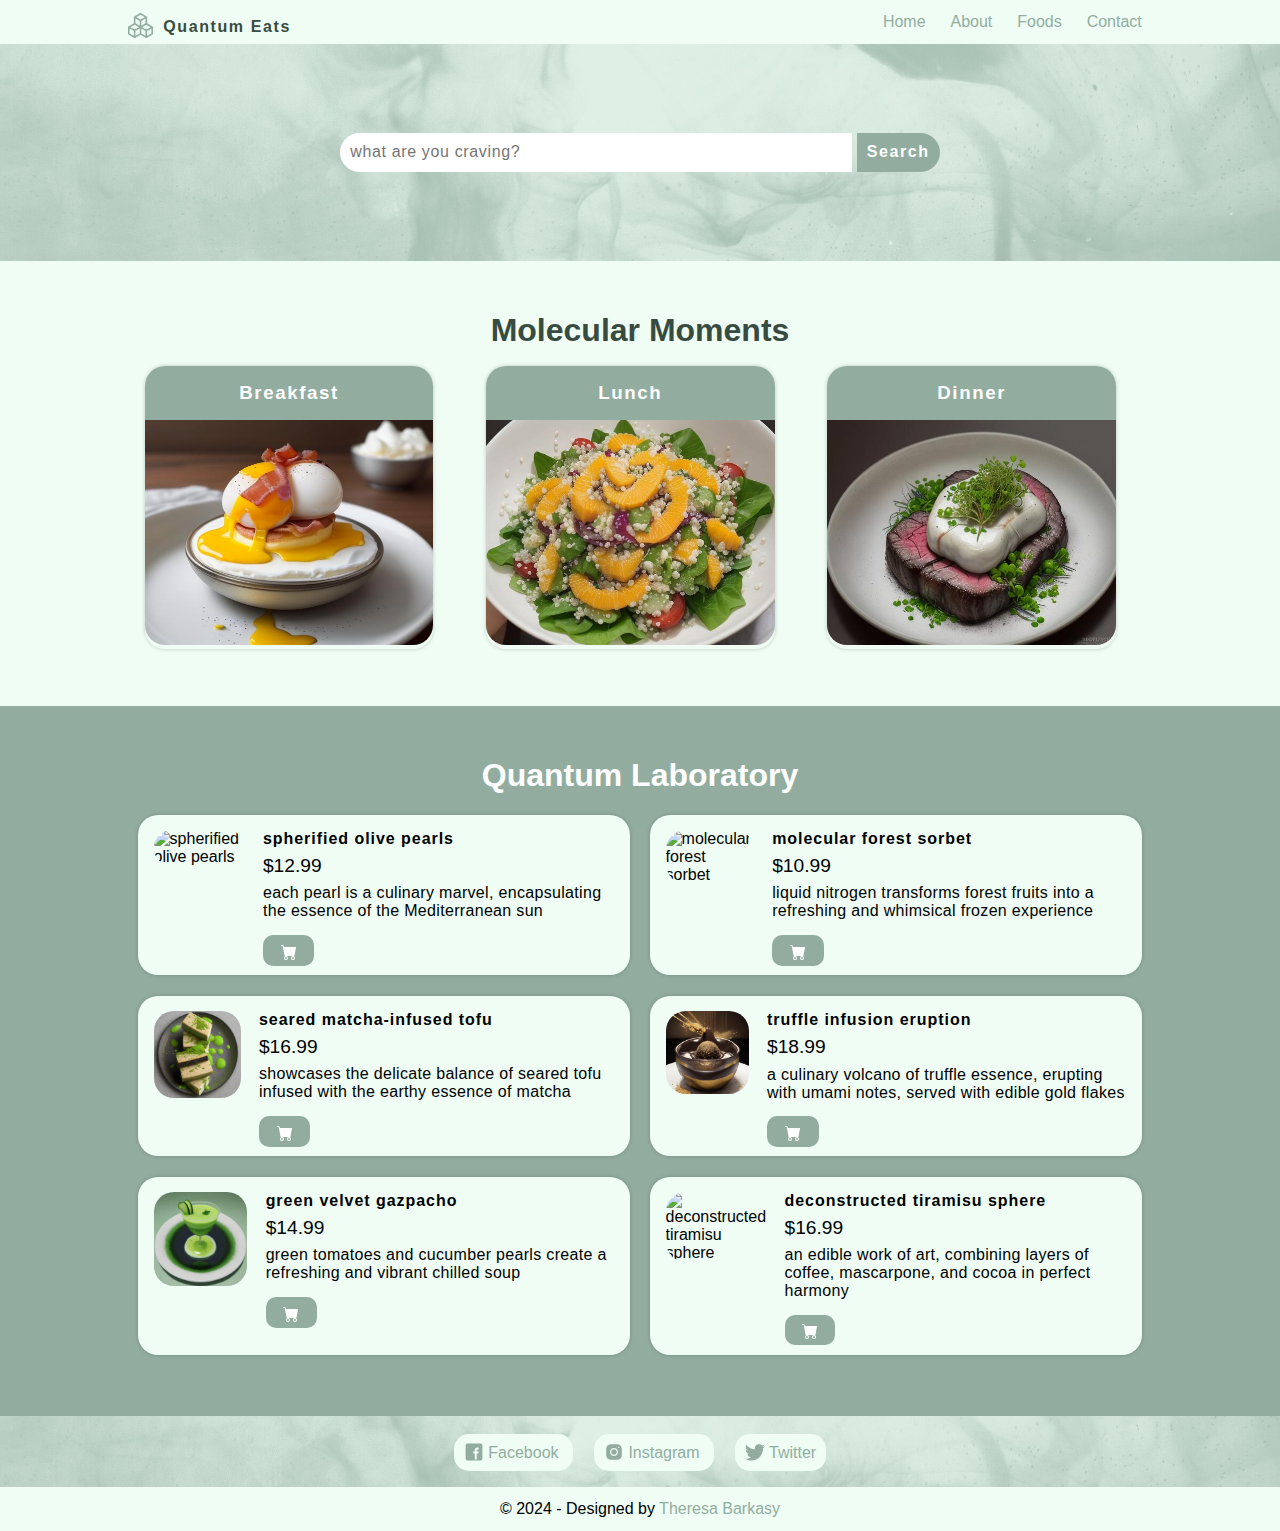
==== commit bce6f6a7: "set and unset SESSION add" ====
--- a/index.html
+++ b/index.html
@@ -50,19 +50,19 @@
             <h2 class="section-header text-center">Molecular Moments</h2>
             <div class="row">
                 <a href="#" class="linkrow">
-                    <div class="catcard">
-                        <h3 class="card-title">Breakfast</h3>
-                        <img src="images/molecular-benedict-spheres.jpg" alt="breakfast" class="img-responsive cat-img" />
+                    <div class="catcard shadow bigger">
+                            <h3 class="card-title">Breakfast</h3>
+                            <img src="images/molecular-benedict-spheres.jpg" alt="breakfast" class="img-responsive cat-img" />
                     </div>
                 </a>
                 <a href="#" class="linkrow" >
-                    <div class="catcard">
+                    <div class="catcard shadow bigger">
                         <h3 class="card-title">Lunch</h3>
                         <img src="images/quinoa-fusion-salad-cloud.jpg" alt="lunch" class="img-responsive cat-img" />
                     </div>
                 </a>
                 <a href="#" class="linkrow" >
-                    <div class="catcard">
+                    <div class="catcard shadow bigger">
                         <h3 class="card-title">Dinner</h3>
                         <img src="images/galactic-gourmet-steak.jpg" alt="dinner" class="img-responsive cat-img" />
                     </div>
--- a/css/styles.css
+++ b/css/styles.css
@@ -70,7 +70,6 @@
 img { 
     width: 100%;
     height: auto;
-    /* height: 250px; */
     object-fit: cover;
 }
 .img-responsive {
@@ -86,6 +85,13 @@
 .shadow:hover {
     box-shadow: 0 0 .5rem rgba(0, 0, 0, 0.4), 0 0 .75rem rgba(0, 0, 0, 0.4), 0 0 1rem rgba(0, 0, 0, 0.4);
 }
+/* CSS Not In Use, but to be applied to catcard, it's just not working on mobile */
+/* .bigger {
+    transition: 0.4s ease;
+}
+.bigger:hover {
+    transform: scale(1.01);
+} */
 /* Navbar CSS */
 .navbar {
     vertical-align: center;
@@ -150,9 +156,9 @@
     margin: 0 1%;
 }
 .catcard {
-    /* width: 28%; */
+    width: 90%;
     margin: 2%;
-    max-height: 390px;
+    /* max-height: 390px; */
     border-radius: 20px 20px 20px 20px;
 }
 .card-title {
@@ -166,7 +172,6 @@
 }
 .cat-img {
     border-radius: 0 0 20px 20px;
-    max-height: 390px;
     object-fit: cover;
 }
 /* Menu CSS */
@@ -299,6 +304,9 @@
     }
 }
 /* Testing CSS */
-/* section {
+/* div {
     border: 1px solid red;
+}
+img {
+    border: 1px solid blue;
 } */